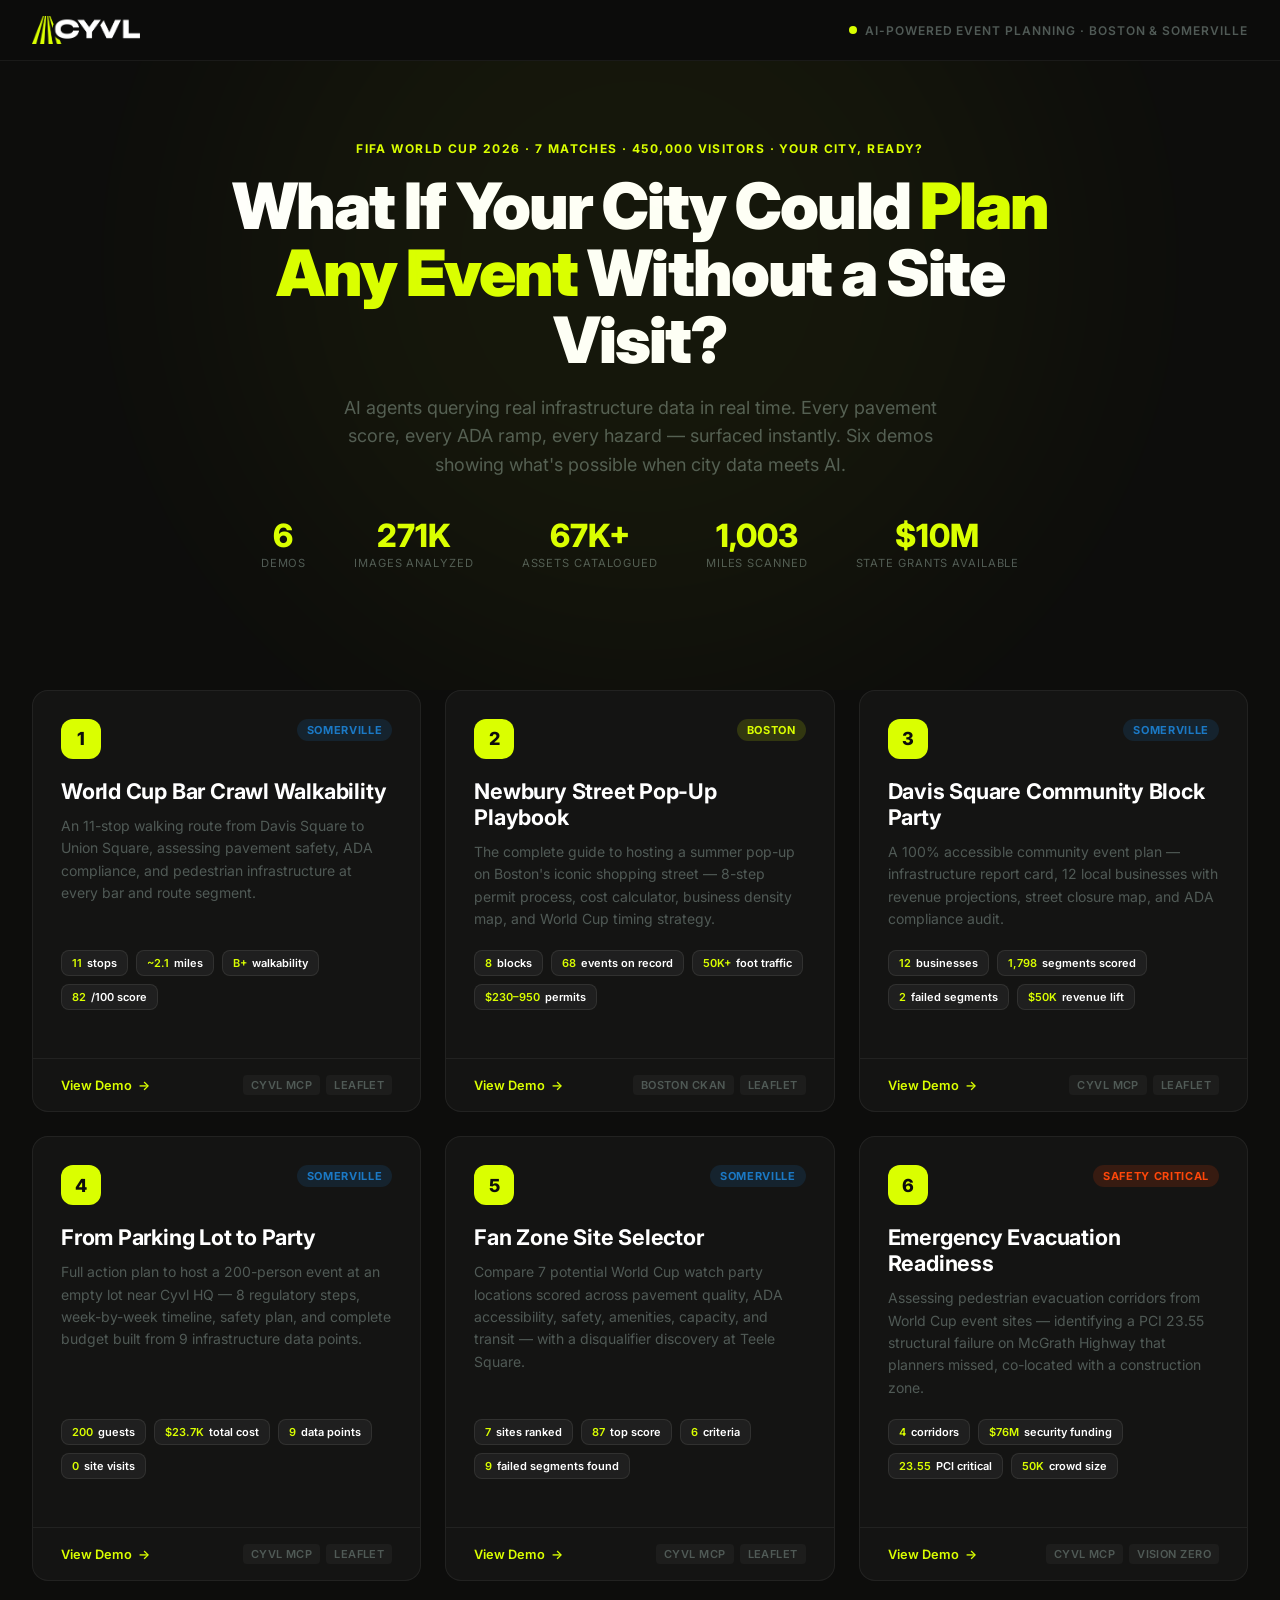
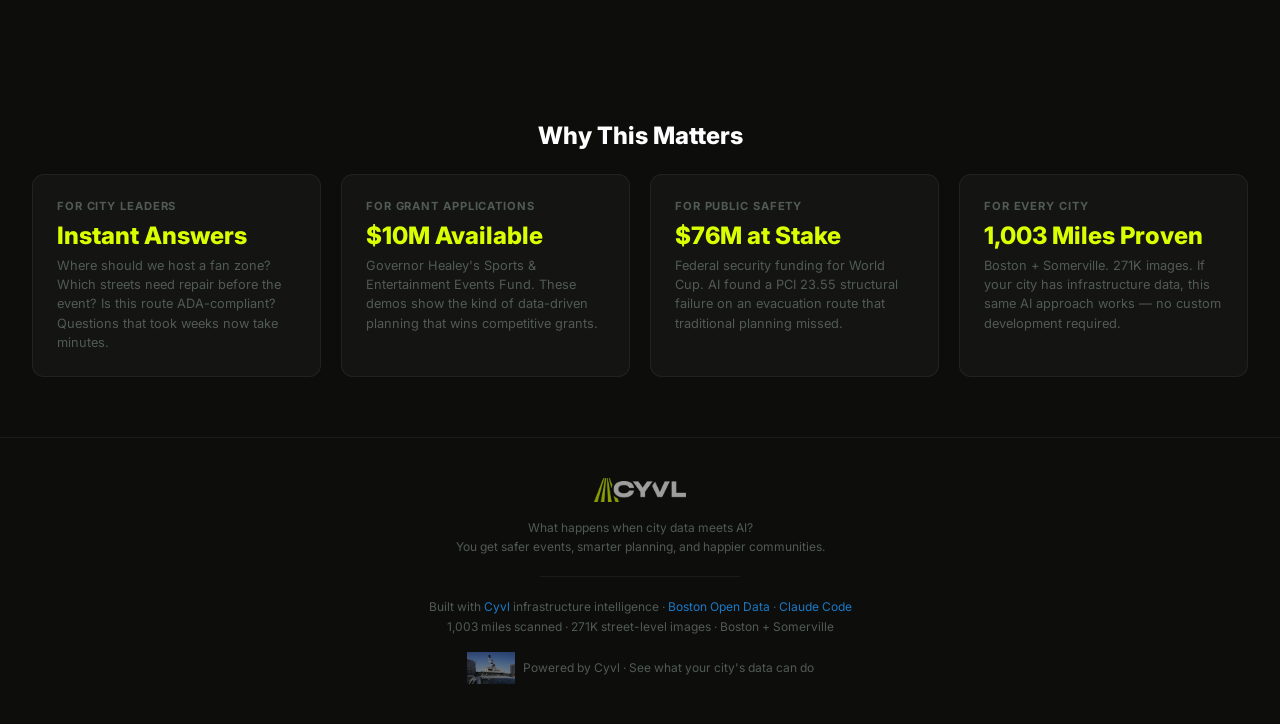
==== index.html @ ac9411fd "fidelity updates" ====
<!DOCTYPE html>
<html lang="en">
<head>
    <meta charset="UTF-8">
    <meta name="viewport" content="width=device-width, initial-scale=1.0">
    <title>Cyvl Event Planning Demos — Boston CIO Briefing</title>
    <link rel="icon" href="assets/cyvl_favicon.png" type="image/png">
    <link href="https://fonts.googleapis.com/css2?family=Inter:wght@400;500;600;700;800;900&display=swap" rel="stylesheet">
    <style>
        :root {
            --asphalt-black: #0D0D0C;
            --concrete-gray: #505A56;
            --high-vis-yellow: #DAFF00;
            --utility-blue: #1B79C5;
            --signal-red: #FF470A;
            --white: #FFFFFF;
            --off-white: #F5F5F5;
        }

        *, *::before, *::after { box-sizing: border-box; margin: 0; padding: 0; }
        html { font-size: 16px; scroll-behavior: smooth; }
        body {
            font-family: 'Inter', -apple-system, BlinkMacSystemFont, sans-serif;
            background: var(--asphalt-black);
            color: var(--white);
            -webkit-font-smoothing: antialiased;
            min-height: 100vh;
        }

        /* Nav */
        .nav {
            display: flex;
            align-items: center;
            justify-content: space-between;
            padding: 16px 32px;
            border-bottom: 1px solid rgba(255,255,255,0.06);
            position: sticky;
            top: 0;
            z-index: 100;
            background: rgba(13,13,12,0.95);
            backdrop-filter: blur(16px);
        }
        .nav-logo { height: 28px; }
        .nav-badge {
            display: flex;
            align-items: center;
            gap: 8px;
            font-size: 0.75rem;
            font-weight: 600;
            text-transform: uppercase;
            letter-spacing: 0.08em;
            color: var(--concrete-gray);
        }
        .nav-badge .dot {
            width: 8px; height: 8px;
            border-radius: 50%;
            background: var(--high-vis-yellow);
            animation: pulse 2s infinite;
        }
        @keyframes pulse {
            0%, 100% { opacity: 1; }
            50% { opacity: 0.4; }
        }

        /* Hero */
        .hero {
            padding: 80px 32px 60px;
            text-align: center;
            position: relative;
            overflow: hidden;
        }
        .hero::before {
            content: '';
            position: absolute;
            top: -200px; left: 50%;
            transform: translateX(-50%);
            width: 800px; height: 800px;
            background: var(--high-vis-yellow);
            opacity: 0.04;
            border-radius: 50%;
            filter: blur(120px);
            pointer-events: none;
        }
        .hero-eyebrow {
            font-size: 0.75rem;
            font-weight: 700;
            text-transform: uppercase;
            letter-spacing: 0.12em;
            color: var(--high-vis-yellow);
            margin-bottom: 16px;
        }
        .hero h1 {
            font-size: clamp(2.5rem, 5vw, 4rem);
            font-weight: 900;
            line-height: 1.05;
            letter-spacing: -0.03em;
            margin-bottom: 20px;
            max-width: 900px;
            margin-left: auto;
            margin-right: auto;
        }
        .hero h1 span { color: var(--high-vis-yellow); }
        .hero-subtitle {
            font-size: 1.125rem;
            color: var(--concrete-gray);
            max-width: 600px;
            margin: 0 auto 40px;
            line-height: 1.6;
        }

        /* Stats bar */
        .stats-bar {
            display: flex;
            justify-content: center;
            gap: 48px;
            flex-wrap: wrap;
            margin-bottom: 60px;
        }
        .stat { text-align: center; }
        .stat-value {
            font-size: 2rem;
            font-weight: 800;
            color: var(--high-vis-yellow);
            line-height: 1;
        }
        .stat-label {
            font-size: 0.7rem;
            text-transform: uppercase;
            letter-spacing: 0.08em;
            color: var(--concrete-gray);
            margin-top: 4px;
        }

        /* Demo grid */
        .demos-section {
            padding: 0 32px 80px;
            max-width: 1300px;
            margin: 0 auto;
        }
        .demos-grid {
            display: grid;
            grid-template-columns: repeat(auto-fit, minmax(380px, 1fr));
            gap: 24px;
        }
        @media (max-width: 480px) {
            .demos-grid { grid-template-columns: 1fr; }
        }

        /* Demo card */
        .demo-card {
            background: rgba(255,255,255,0.03);
            border: 1px solid rgba(255,255,255,0.06);
            border-radius: 16px;
            overflow: hidden;
            transition: all 0.3s ease;
            cursor: pointer;
            text-decoration: none;
            color: var(--white);
            display: flex;
            flex-direction: column;
            position: relative;
        }
        .demo-card:hover {
            border-color: rgba(218,255,0,0.3);
            transform: translateY(-4px);
            box-shadow: 0 16px 48px rgba(218,255,0,0.08);
            text-decoration: none;
        }
        .demo-card:hover .card-arrow {
            transform: translateX(4px);
            color: var(--high-vis-yellow);
        }

        .card-header {
            padding: 28px 28px 0;
            display: flex;
            align-items: flex-start;
            justify-content: space-between;
            gap: 16px;
        }
        .card-number {
            width: 40px; height: 40px;
            min-width: 40px;
            border-radius: 12px;
            background: var(--high-vis-yellow);
            color: var(--asphalt-black);
            display: flex;
            align-items: center;
            justify-content: center;
            font-weight: 800;
            font-size: 1.125rem;
        }
        .card-badge {
            padding: 4px 10px;
            border-radius: 100px;
            font-size: 0.6875rem;
            font-weight: 700;
            text-transform: uppercase;
            letter-spacing: 0.06em;
        }
        .badge-somerville { background: rgba(27,121,197,0.15); color: var(--utility-blue); }
        .badge-boston { background: rgba(218,255,0,0.15); color: var(--high-vis-yellow); }
        .badge-safety { background: rgba(255,71,10,0.15); color: var(--signal-red); }

        .card-body { padding: 20px 28px 28px; flex: 1; display: flex; flex-direction: column; }
        .card-title {
            font-size: 1.35rem;
            font-weight: 700;
            line-height: 1.2;
            letter-spacing: -0.01em;
            margin-bottom: 10px;
        }
        .card-desc {
            font-size: 0.875rem;
            color: var(--concrete-gray);
            line-height: 1.6;
            margin-bottom: 20px;
            flex: 1;
        }

        /* Card data chips */
        .card-data {
            display: flex;
            flex-wrap: wrap;
            gap: 8px;
            margin-bottom: 20px;
        }
        .data-chip {
            padding: 5px 10px;
            border-radius: 8px;
            font-size: 0.6875rem;
            font-weight: 600;
            background: rgba(255,255,255,0.05);
            border: 1px solid rgba(255,255,255,0.08);
            display: flex;
            align-items: center;
            gap: 5px;
        }
        .data-chip .chip-value { color: var(--high-vis-yellow); }

        .card-footer {
            padding: 16px 28px;
            border-top: 1px solid rgba(255,255,255,0.06);
            display: flex;
            align-items: center;
            justify-content: space-between;
        }
        .card-cta {
            font-size: 0.8rem;
            font-weight: 600;
            color: var(--high-vis-yellow);
            display: flex;
            align-items: center;
            gap: 6px;
        }
        .card-arrow { transition: transform 0.2s; }
        .card-tools {
            display: flex;
            gap: 6px;
        }
        .tool-chip {
            padding: 3px 8px;
            border-radius: 4px;
            font-size: 0.6875rem;
            font-weight: 600;
            background: rgba(255,255,255,0.04);
            color: var(--concrete-gray);
            text-transform: uppercase;
            letter-spacing: 0.04em;
        }

        /* Context section */
        .context-section {
            padding: 60px 32px;
            max-width: 1300px;
            margin: 0 auto;
        }
        .context-grid {
            display: grid;
            grid-template-columns: repeat(auto-fit, minmax(280px, 1fr));
            gap: 20px;
        }
        .context-card {
            padding: 24px;
            border-radius: 12px;
            background: rgba(255,255,255,0.03);
            border: 1px solid rgba(255,255,255,0.06);
        }
        .context-card h3 {
            font-size: 0.7rem;
            text-transform: uppercase;
            letter-spacing: 0.08em;
            color: var(--concrete-gray);
            margin-bottom: 8px;
        }
        .context-card .value {
            font-size: 1.5rem;
            font-weight: 800;
            color: var(--high-vis-yellow);
            margin-bottom: 6px;
        }
        .context-card p {
            font-size: 0.8rem;
            color: var(--concrete-gray);
            line-height: 1.5;
        }

        /* Footer */
        .footer {
            padding: 40px 32px;
            border-top: 1px solid rgba(255,255,255,0.06);
            text-align: center;
        }
        .footer-content {
            max-width: 600px;
            margin: 0 auto;
        }
        .footer-logo { height: 24px; margin-bottom: 12px; opacity: 0.6; }
        .footer-text {
            font-size: 0.75rem;
            color: var(--concrete-gray);
            line-height: 1.6;
        }
        .footer-text a { color: var(--utility-blue); text-decoration: none; }
        .footer-divider {
            height: 1px;
            background: rgba(255,255,255,0.06);
            margin: 20px auto;
            max-width: 200px;
        }
        .footer-powered {
            display: flex;
            align-items: center;
            justify-content: center;
            gap: 8px;
            margin-top: 16px;
        }
        .footer-powered img { height: 32px; opacity: 0.5; }

        /* Animations */
        .fade-up {
            opacity: 0;
            transform: translateY(20px);
            transition: opacity 0.6s ease, transform 0.6s ease;
        }
        .fade-up.visible {
            opacity: 1;
            transform: translateY(0);
        }
    </style>
</head>
<body>
    <nav class="nav">
        <img src="assets/cyvl_logo_white.png" alt="Cyvl" class="nav-logo">
        <div class="nav-badge">
            <span class="dot"></span>
            AI-Powered Event Planning &middot; Boston &amp; Somerville
        </div>
    </nav>

    <section class="hero">
        <div class="hero-eyebrow">FIFA World Cup 2026 &middot; 7 Matches &middot; 450,000 Visitors &middot; Your City, Ready?</div>
        <h1>What If Your City Could <span>Plan Any Event</span> Without a Site Visit?</h1>
        <p class="hero-subtitle">
            AI agents querying real infrastructure data in real time. Every pavement score, every ADA ramp, every hazard — surfaced instantly. Six demos showing what's possible when city data meets AI.
        </p>
        <div class="stats-bar">
            <div class="stat">
                <div class="stat-value">6</div>
                <div class="stat-label">Demos</div>
            </div>
            <div class="stat">
                <div class="stat-value">271K</div>
                <div class="stat-label">Images Analyzed</div>
            </div>
            <div class="stat">
                <div class="stat-value">67K+</div>
                <div class="stat-label">Assets Catalogued</div>
            </div>
            <div class="stat">
                <div class="stat-value">1,003</div>
                <div class="stat-label">Miles Scanned</div>
            </div>
            <div class="stat">
                <div class="stat-value">$10M</div>
                <div class="stat-label">State Grants Available</div>
            </div>
        </div>
    </section>

    <section class="demos-section">
        <h2 style="position:absolute;width:1px;height:1px;overflow:hidden;clip:rect(0,0,0,0);white-space:nowrap;">Event Planning Demos</h2>
        <div class="demos-grid">

            <!-- Demo 1: Bar Crawl -->
            <a href="01-bar-crawl-walkability/index.html" class="demo-card fade-up">
                <div class="card-header">
                    <div class="card-number">1</div>
                    <span class="card-badge badge-somerville">Somerville</span>
                </div>
                <div class="card-body">
                    <h3 class="card-title">World Cup Bar Crawl Walkability</h3>
                    <p class="card-desc">An 11-stop walking route from Davis Square to Union Square, assessing pavement safety, ADA compliance, and pedestrian infrastructure at every bar and route segment.</p>
                    <div class="card-data">
                        <span class="data-chip"><span class="chip-value">11</span> stops</span>
                        <span class="data-chip"><span class="chip-value">~2.1</span> miles</span>
                        <span class="data-chip"><span class="chip-value">B+</span> walkability</span>
                        <span class="data-chip"><span class="chip-value">82</span>/100 score</span>
                    </div>
                </div>
                <div class="card-footer">
                    <span class="card-cta">View Demo <span class="card-arrow">&rarr;</span></span>
                    <div class="card-tools">
                        <span class="tool-chip">Cyvl MCP</span>
                        <span class="tool-chip">Leaflet</span>
                    </div>
                </div>
            </a>

            <!-- Demo 2: Newbury Popup -->
            <a href="02-newbury-popup-playbook/index.html" class="demo-card fade-up">
                <div class="card-header">
                    <div class="card-number">2</div>
                    <span class="card-badge badge-boston">Boston</span>
                </div>
                <div class="card-body">
                    <h3 class="card-title">Newbury Street Pop-Up Playbook</h3>
                    <p class="card-desc">The complete guide to hosting a summer pop-up on Boston's iconic shopping street — 8-step permit process, cost calculator, business density map, and World Cup timing strategy.</p>
                    <div class="card-data">
                        <span class="data-chip"><span class="chip-value">8</span> blocks</span>
                        <span class="data-chip"><span class="chip-value">68</span> events on record</span>
                        <span class="data-chip"><span class="chip-value">50K+</span> foot traffic</span>
                        <span class="data-chip"><span class="chip-value">$230–950</span> permits</span>
                    </div>
                </div>
                <div class="card-footer">
                    <span class="card-cta">View Demo <span class="card-arrow">&rarr;</span></span>
                    <div class="card-tools">
                        <span class="tool-chip">Boston CKAN</span>
                        <span class="tool-chip">Leaflet</span>
                    </div>
                </div>
            </a>

            <!-- Demo 3: Davis Square Block Party -->
            <a href="03-davis-square-block-party/index.html" class="demo-card fade-up">
                <div class="card-header">
                    <div class="card-number">3</div>
                    <span class="card-badge badge-somerville">Somerville</span>
                </div>
                <div class="card-body">
                    <h3 class="card-title">Davis Square Community Block Party</h3>
                    <p class="card-desc">A 100% accessible community event plan — infrastructure report card, 12 local businesses with revenue projections, street closure map, and ADA compliance audit.</p>
                    <div class="card-data">
                        <span class="data-chip"><span class="chip-value">12</span> businesses</span>
                        <span class="data-chip"><span class="chip-value">1,798</span> segments scored</span>
                        <span class="data-chip"><span class="chip-value">2</span> failed segments</span>
                        <span class="data-chip"><span class="chip-value">$50K</span> revenue lift</span>
                    </div>
                </div>
                <div class="card-footer">
                    <span class="card-cta">View Demo <span class="card-arrow">&rarr;</span></span>
                    <div class="card-tools">
                        <span class="tool-chip">Cyvl MCP</span>
                        <span class="tool-chip">Leaflet</span>
                    </div>
                </div>
            </a>

            <!-- Demo 4: School St Parking Lot -->
            <a href="04-school-st-parking-lot/index.html" class="demo-card fade-up">
                <div class="card-header">
                    <div class="card-number">4</div>
                    <span class="card-badge badge-somerville">Somerville</span>
                </div>
                <div class="card-body">
                    <h3 class="card-title">From Parking Lot to Party</h3>
                    <p class="card-desc">Full action plan to host a 200-person event at an empty lot near Cyvl HQ — 8 regulatory steps, week-by-week timeline, safety plan, and complete budget built from 9 infrastructure data points.</p>
                    <div class="card-data">
                        <span class="data-chip"><span class="chip-value">200</span> guests</span>
                        <span class="data-chip"><span class="chip-value">$23.7K</span> total cost</span>
                        <span class="data-chip"><span class="chip-value">9</span> data points</span>
                        <span class="data-chip"><span class="chip-value">0</span> site visits</span>
                    </div>
                </div>
                <div class="card-footer">
                    <span class="card-cta">View Demo <span class="card-arrow">&rarr;</span></span>
                    <div class="card-tools">
                        <span class="tool-chip">Cyvl MCP</span>
                        <span class="tool-chip">Leaflet</span>
                    </div>
                </div>
            </a>

            <!-- Demo 5: Fan Zone Selector -->
            <a href="05-fan-zone-selector/index.html" class="demo-card fade-up">
                <div class="card-header">
                    <div class="card-number">5</div>
                    <span class="card-badge badge-somerville">Somerville</span>
                </div>
                <div class="card-body">
                    <h3 class="card-title">Fan Zone Site Selector</h3>
                    <p class="card-desc">Compare 7 potential World Cup watch party locations scored across pavement quality, ADA accessibility, safety, amenities, capacity, and transit — with a disqualifier discovery at Teele Square.</p>
                    <div class="card-data">
                        <span class="data-chip"><span class="chip-value">7</span> sites ranked</span>
                        <span class="data-chip"><span class="chip-value">87</span> top score</span>
                        <span class="data-chip"><span class="chip-value">6</span> criteria</span>
                        <span class="data-chip"><span class="chip-value">9</span> failed segments found</span>
                    </div>
                </div>
                <div class="card-footer">
                    <span class="card-cta">View Demo <span class="card-arrow">&rarr;</span></span>
                    <div class="card-tools">
                        <span class="tool-chip">Cyvl MCP</span>
                        <span class="tool-chip">Leaflet</span>
                    </div>
                </div>
            </a>

            <!-- Demo 6: Evacuation Readiness -->
            <a href="06-evacuation-readiness/index.html" class="demo-card fade-up">
                <div class="card-header">
                    <div class="card-number">6</div>
                    <span class="card-badge badge-safety">Safety Critical</span>
                </div>
                <div class="card-body">
                    <h3 class="card-title">Emergency Evacuation Readiness</h3>
                    <p class="card-desc">Assessing pedestrian evacuation corridors from World Cup event sites — identifying a PCI 23.55 structural failure on McGrath Highway that planners missed, co-located with a construction zone.</p>
                    <div class="card-data">
                        <span class="data-chip"><span class="chip-value">4</span> corridors</span>
                        <span class="data-chip"><span class="chip-value">$76M</span> security funding</span>
                        <span class="data-chip"><span class="chip-value">23.55</span> PCI critical</span>
                        <span class="data-chip"><span class="chip-value">50K</span> crowd size</span>
                    </div>
                </div>
                <div class="card-footer">
                    <span class="card-cta">View Demo <span class="card-arrow">&rarr;</span></span>
                    <div class="card-tools">
                        <span class="tool-chip">Cyvl MCP</span>
                        <span class="tool-chip">Vision Zero</span>
                    </div>
                </div>
            </a>

        </div>
    </section>

    <!-- Why This Matters -->
    <section class="context-section">
        <h2 style="color:#fff;font-size:1.5rem;font-weight:800;margin-bottom:24px;text-align:center;" class="fade-up">Why This Matters</h2>
        <div class="context-grid">
            <div class="context-card fade-up">
                <h3>For City Leaders</h3>
                <div class="value">Instant Answers</div>
                <p>Where should we host a fan zone? Which streets need repair before the event? Is this route ADA-compliant? Questions that took weeks now take minutes.</p>
            </div>
            <div class="context-card fade-up">
                <h3>For Grant Applications</h3>
                <div class="value">$10M Available</div>
                <p>Governor Healey's Sports &amp; Entertainment Events Fund. These demos show the kind of data-driven planning that wins competitive grants.</p>
            </div>
            <div class="context-card fade-up">
                <h3>For Public Safety</h3>
                <div class="value">$76M at Stake</div>
                <p>Federal security funding for World Cup. AI found a PCI 23.55 structural failure on an evacuation route that traditional planning missed.</p>
            </div>
            <div class="context-card fade-up">
                <h3>For Every City</h3>
                <div class="value">1,003 Miles Proven</div>
                <p>Boston + Somerville. 271K images. If your city has infrastructure data, this same AI approach works — no custom development required.</p>
            </div>
        </div>
    </section>

    <!-- Footer -->
    <footer class="footer">
        <div class="footer-content">
            <img src="assets/cyvl_logo_white.png" alt="Cyvl" class="footer-logo">
            <p class="footer-text">
                What happens when city data meets AI?<br>
                You get safer events, smarter planning, and happier communities.
            </p>
            <div class="footer-divider"></div>
            <p class="footer-text">
                Built with <a href="https://cyvl.ai">Cyvl</a> infrastructure intelligence &middot; <a href="https://data.boston.gov">Boston Open Data</a> &middot; <a href="https://claude.ai/claude-code">Claude Code</a><br>
                1,003 miles scanned &middot; 271K street-level images &middot; Boston + Somerville
            </p>
            <div class="footer-powered">
                <img src="assets/cyvl_sensor.png" alt="Cyvl Sensor">
                <span class="footer-text">Powered by Cyvl &middot; See what your city's data can do</span>
            </div>
        </div>
    </footer>

    <script>
        // Scroll reveal
        const observer = new IntersectionObserver((entries) => {
            entries.forEach((entry, i) => {
                if (entry.isIntersecting) {
                    setTimeout(() => entry.target.classList.add('visible'), i * 80);
                    observer.unobserve(entry.target);
                }
            });
        }, { threshold: 0.1 });

        document.querySelectorAll('.fade-up').forEach(el => observer.observe(el));
    </script>
</body>
</html>
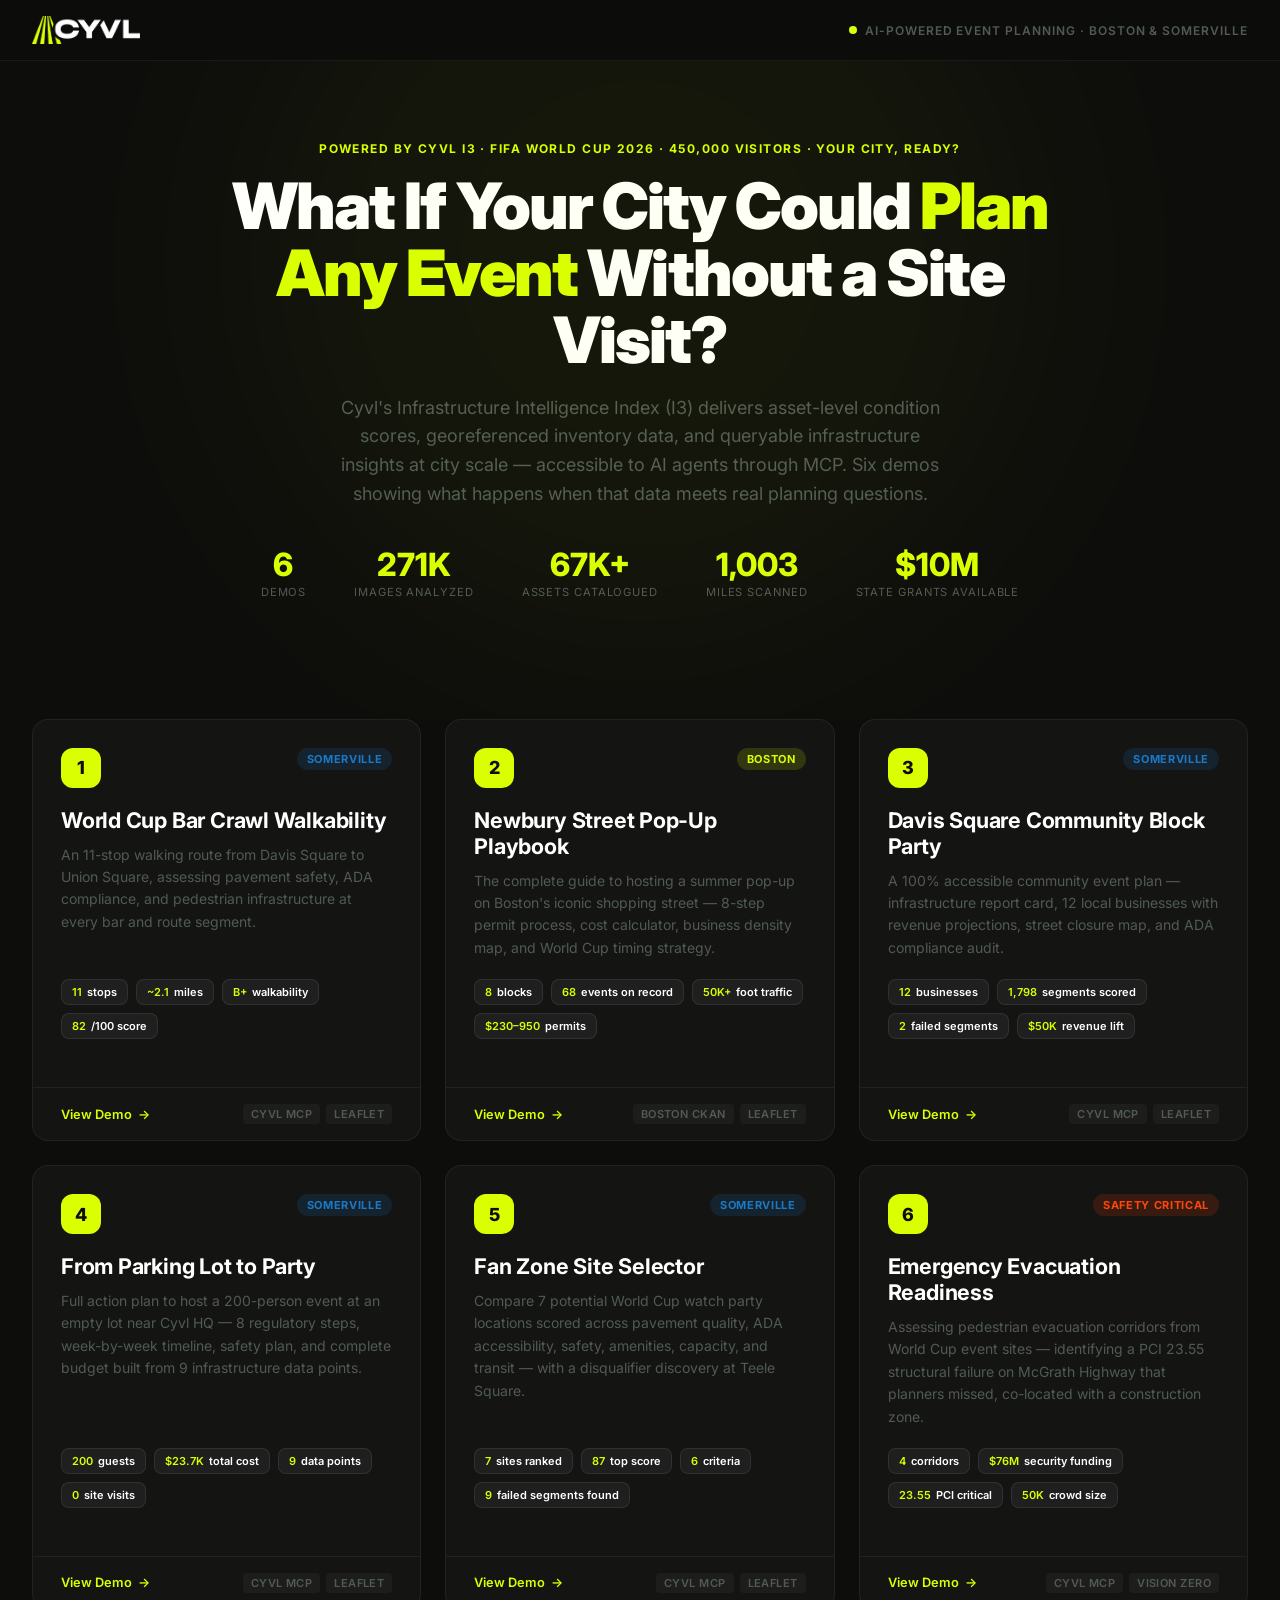
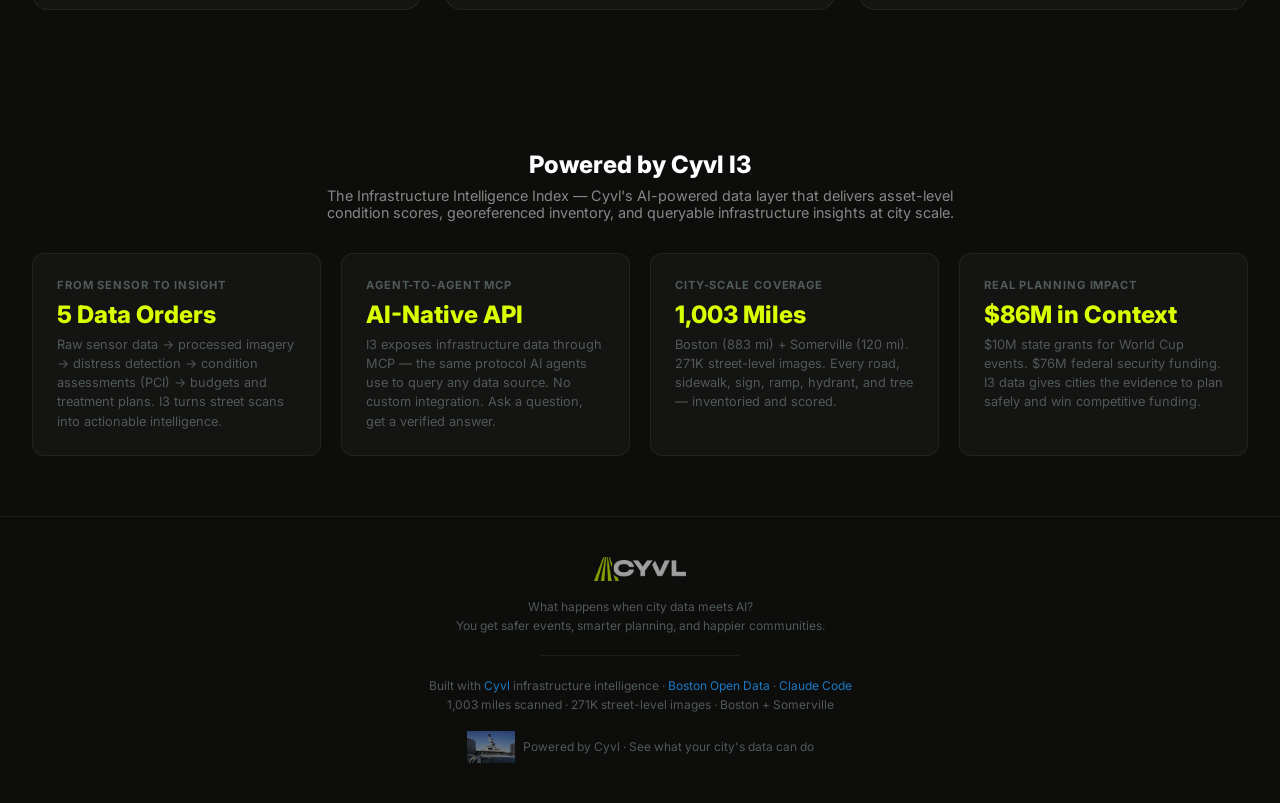
==== commit 45ce7515: "update images + text" ====
--- a/index.html
+++ b/index.html
@@ -359,10 +359,10 @@
     </nav>
 
     <section class="hero">
-        <div class="hero-eyebrow">FIFA World Cup 2026 &middot; 7 Matches &middot; 450,000 Visitors &middot; Your City, Ready?</div>
+        <div class="hero-eyebrow">Powered by Cyvl I3 &middot; FIFA World Cup 2026 &middot; 450,000 Visitors &middot; Your City, Ready?</div>
         <h1>What If Your City Could <span>Plan Any Event</span> Without a Site Visit?</h1>
         <p class="hero-subtitle">
-            AI agents querying real infrastructure data in real time. Every pavement score, every ADA ramp, every hazard — surfaced instantly. Six demos showing what's possible when city data meets AI.
+            Cyvl's Infrastructure Intelligence Index (I3) delivers asset-level condition scores, georeferenced inventory data, and queryable infrastructure insights at city scale — accessible to AI agents through MCP. Six demos showing what happens when that data meets real planning questions.
         </p>
         <div class="stats-bar">
             <div class="stat">
@@ -545,29 +545,30 @@
         </div>
     </section>
 
-    <!-- Why This Matters -->
+    <!-- What is I3 -->
     <section class="context-section">
-        <h2 style="color:#fff;font-size:1.5rem;font-weight:800;margin-bottom:24px;text-align:center;" class="fade-up">Why This Matters</h2>
+        <h2 style="color:#fff;font-size:1.5rem;font-weight:800;margin-bottom:8px;text-align:center;" class="fade-up">Powered by Cyvl I3</h2>
+        <p style="color:rgba(255,255,255,0.5);text-align:center;max-width:640px;margin:0 auto 32px;font-size:0.9rem;" class="fade-up">The Infrastructure Intelligence Index — Cyvl's AI-powered data layer that delivers asset-level condition scores, georeferenced inventory, and queryable infrastructure insights at city scale.</p>
         <div class="context-grid">
             <div class="context-card fade-up">
-                <h3>For City Leaders</h3>
-                <div class="value">Instant Answers</div>
-                <p>Where should we host a fan zone? Which streets need repair before the event? Is this route ADA-compliant? Questions that took weeks now take minutes.</p>
+                <h3>From Sensor to Insight</h3>
+                <div class="value">5 Data Orders</div>
+                <p>Raw sensor data &rarr; processed imagery &rarr; distress detection &rarr; condition assessments (PCI) &rarr; budgets and treatment plans. I3 turns street scans into actionable intelligence.</p>
             </div>
             <div class="context-card fade-up">
-                <h3>For Grant Applications</h3>
-                <div class="value">$10M Available</div>
-                <p>Governor Healey's Sports &amp; Entertainment Events Fund. These demos show the kind of data-driven planning that wins competitive grants.</p>
+                <h3>Agent-to-Agent MCP</h3>
+                <div class="value">AI-Native API</div>
+                <p>I3 exposes infrastructure data through MCP — the same protocol AI agents use to query any data source. No custom integration. Ask a question, get a verified answer.</p>
             </div>
             <div class="context-card fade-up">
-                <h3>For Public Safety</h3>
-                <div class="value">$76M at Stake</div>
-                <p>Federal security funding for World Cup. AI found a PCI 23.55 structural failure on an evacuation route that traditional planning missed.</p>
+                <h3>City-Scale Coverage</h3>
+                <div class="value">1,003 Miles</div>
+                <p>Boston (883 mi) + Somerville (120 mi). 271K street-level images. Every road, sidewalk, sign, ramp, hydrant, and tree — inventoried and scored.</p>
             </div>
             <div class="context-card fade-up">
-                <h3>For Every City</h3>
-                <div class="value">1,003 Miles Proven</div>
-                <p>Boston + Somerville. 271K images. If your city has infrastructure data, this same AI approach works — no custom development required.</p>
+                <h3>Real Planning Impact</h3>
+                <div class="value">$86M in Context</div>
+                <p>$10M state grants for World Cup events. $76M federal security funding. I3 data gives cities the evidence to plan safely and win competitive funding.</p>
             </div>
         </div>
     </section>
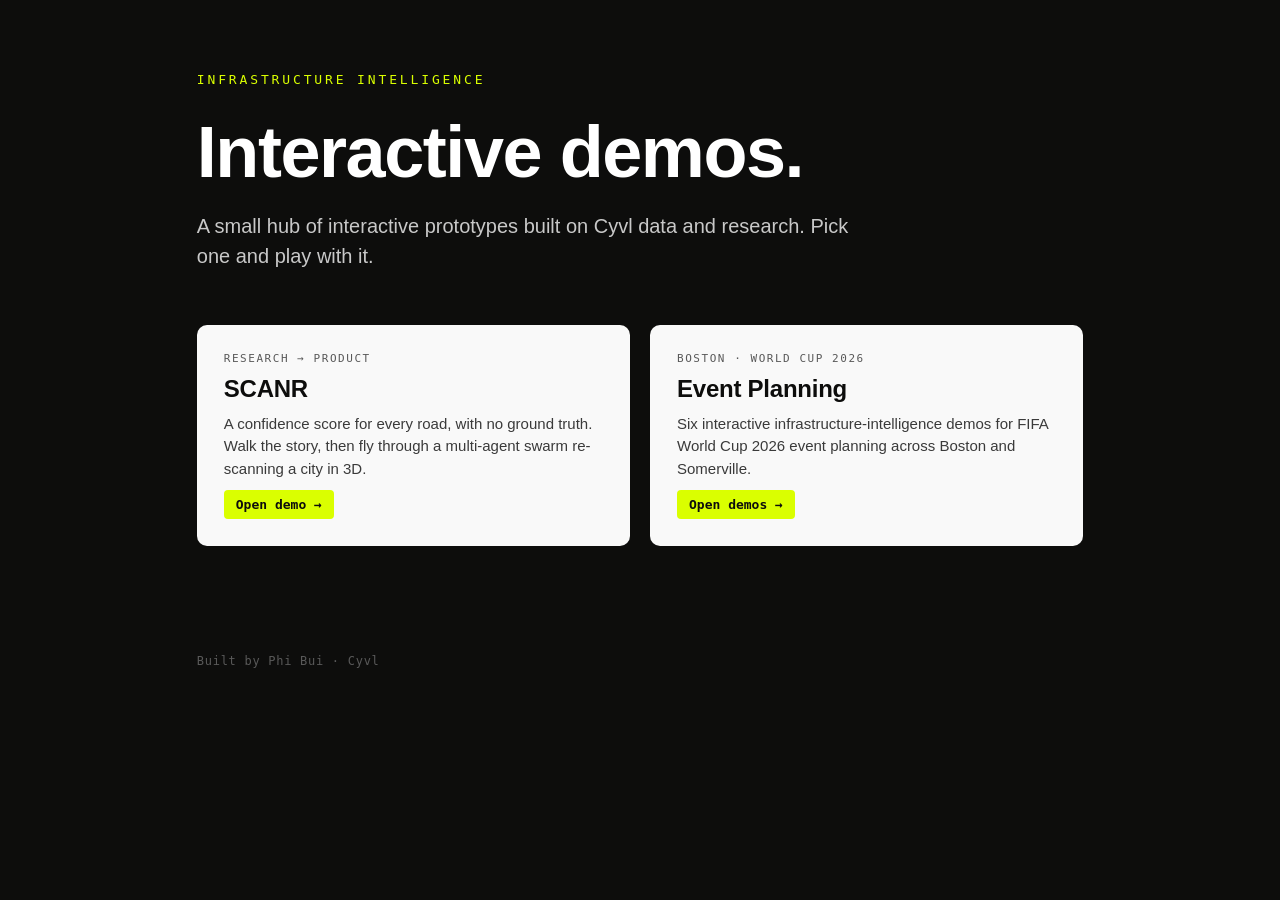
==== commit c7e482e8: "restructure into hub: move World Cup demos to /world-cup, add root hub + scanr data Co-Authored-By: " ====
--- a/index.html
+++ b/index.html
@@ -1,610 +1,55 @@
 <!DOCTYPE html>
 <html lang="en">
 <head>
-    <meta charset="UTF-8">
-    <meta name="viewport" content="width=device-width, initial-scale=1.0">
-    <title>Cyvl Event Planning Demos — Boston CIO Briefing</title>
-    <link rel="icon" href="assets/cyvl_favicon.png" type="image/png">
-    <link href="https://fonts.googleapis.com/css2?family=Inter:wght@400;500;600;700;800;900&display=swap" rel="stylesheet">
-    <style>
-        :root {
-            --asphalt-black: #0D0D0C;
-            --concrete-gray: #505A56;
-            --high-vis-yellow: #DAFF00;
-            --utility-blue: #1B79C5;
-            --signal-red: #FF470A;
-            --white: #FFFFFF;
-            --off-white: #F5F5F5;
-        }
-
-        *, *::before, *::after { box-sizing: border-box; margin: 0; padding: 0; }
-        html { font-size: 16px; scroll-behavior: smooth; }
-        body {
-            font-family: 'Inter', -apple-system, BlinkMacSystemFont, sans-serif;
-            background: var(--asphalt-black);
-            color: var(--white);
-            -webkit-font-smoothing: antialiased;
-            min-height: 100vh;
-        }
-
-        /* Nav */
-        .nav {
-            display: flex;
-            align-items: center;
-            justify-content: space-between;
-            padding: 16px 32px;
-            border-bottom: 1px solid rgba(255,255,255,0.06);
-            position: sticky;
-            top: 0;
-            z-index: 100;
-            background: rgba(13,13,12,0.95);
-            backdrop-filter: blur(16px);
-        }
-        .nav-logo { height: 28px; }
-        .nav-badge {
-            display: flex;
-            align-items: center;
-            gap: 8px;
-            font-size: 0.75rem;
-            font-weight: 600;
-            text-transform: uppercase;
-            letter-spacing: 0.08em;
-            color: var(--concrete-gray);
-        }
-        .nav-badge .dot {
-            width: 8px; height: 8px;
-            border-radius: 50%;
-            background: var(--high-vis-yellow);
-            animation: pulse 2s infinite;
-        }
-        @keyframes pulse {
-            0%, 100% { opacity: 1; }
-            50% { opacity: 0.4; }
-        }
-
-        /* Hero */
-        .hero {
-            padding: 80px 32px 60px;
-            text-align: center;
-            position: relative;
-            overflow: hidden;
-        }
-        .hero::before {
-            content: '';
-            position: absolute;
-            top: -200px; left: 50%;
-            transform: translateX(-50%);
-            width: 800px; height: 800px;
-            background: var(--high-vis-yellow);
-            opacity: 0.04;
-            border-radius: 50%;
-            filter: blur(120px);
-            pointer-events: none;
-        }
-        .hero-eyebrow {
-            font-size: 0.75rem;
-            font-weight: 700;
-            text-transform: uppercase;
-            letter-spacing: 0.12em;
-            color: var(--high-vis-yellow);
-            margin-bottom: 16px;
-        }
-        .hero h1 {
-            font-size: clamp(2.5rem, 5vw, 4rem);
-            font-weight: 900;
-            line-height: 1.05;
-            letter-spacing: -0.03em;
-            margin-bottom: 20px;
-            max-width: 900px;
-            margin-left: auto;
-            margin-right: auto;
-        }
-        .hero h1 span { color: var(--high-vis-yellow); }
-        .hero-subtitle {
-            font-size: 1.125rem;
-            color: var(--concrete-gray);
-            max-width: 600px;
-            margin: 0 auto 40px;
-            line-height: 1.6;
-        }
-
-        /* Stats bar */
-        .stats-bar {
-            display: flex;
-            justify-content: center;
-            gap: 48px;
-            flex-wrap: wrap;
-            margin-bottom: 60px;
-        }
-        .stat { text-align: center; }
-        .stat-value {
-            font-size: 2rem;
-            font-weight: 800;
-            color: var(--high-vis-yellow);
-            line-height: 1;
-        }
-        .stat-label {
-            font-size: 0.7rem;
-            text-transform: uppercase;
-            letter-spacing: 0.08em;
-            color: var(--concrete-gray);
-            margin-top: 4px;
-        }
-
-        /* Demo grid */
-        .demos-section {
-            padding: 0 32px 80px;
-            max-width: 1300px;
-            margin: 0 auto;
-        }
-        .demos-grid {
-            display: grid;
-            grid-template-columns: repeat(auto-fit, minmax(380px, 1fr));
-            gap: 24px;
-        }
-        @media (max-width: 480px) {
-            .demos-grid { grid-template-columns: 1fr; }
-        }
-
-        /* Demo card */
-        .demo-card {
-            background: rgba(255,255,255,0.03);
-            border: 1px solid rgba(255,255,255,0.06);
-            border-radius: 16px;
-            overflow: hidden;
-            transition: all 0.3s ease;
-            cursor: pointer;
-            text-decoration: none;
-            color: var(--white);
-            display: flex;
-            flex-direction: column;
-            position: relative;
-        }
-        .demo-card:hover {
-            border-color: rgba(218,255,0,0.3);
-            transform: translateY(-4px);
-            box-shadow: 0 16px 48px rgba(218,255,0,0.08);
-            text-decoration: none;
-        }
-        .demo-card:hover .card-arrow {
-            transform: translateX(4px);
-            color: var(--high-vis-yellow);
-        }
-
-        .card-header {
-            padding: 28px 28px 0;
-            display: flex;
-            align-items: flex-start;
-            justify-content: space-between;
-            gap: 16px;
-        }
-        .card-number {
-            width: 40px; height: 40px;
-            min-width: 40px;
-            border-radius: 12px;
-            background: var(--high-vis-yellow);
-            color: var(--asphalt-black);
-            display: flex;
-            align-items: center;
-            justify-content: center;
-            font-weight: 800;
-            font-size: 1.125rem;
-        }
-        .card-badge {
-            padding: 4px 10px;
-            border-radius: 100px;
-            font-size: 0.6875rem;
-            font-weight: 700;
-            text-transform: uppercase;
-            letter-spacing: 0.06em;
-        }
-        .badge-somerville { background: rgba(27,121,197,0.15); color: var(--utility-blue); }
-        .badge-boston { background: rgba(218,255,0,0.15); color: var(--high-vis-yellow); }
-        .badge-safety { background: rgba(255,71,10,0.15); color: var(--signal-red); }
-
-        .card-body { padding: 20px 28px 28px; flex: 1; display: flex; flex-direction: column; }
-        .card-title {
-            font-size: 1.35rem;
-            font-weight: 700;
-            line-height: 1.2;
-            letter-spacing: -0.01em;
-            margin-bottom: 10px;
-        }
-        .card-desc {
-            font-size: 0.875rem;
-            color: var(--concrete-gray);
-            line-height: 1.6;
-            margin-bottom: 20px;
-            flex: 1;
-        }
-
-        /* Card data chips */
-        .card-data {
-            display: flex;
-            flex-wrap: wrap;
-            gap: 8px;
-            margin-bottom: 20px;
-        }
-        .data-chip {
-            padding: 5px 10px;
-            border-radius: 8px;
-            font-size: 0.6875rem;
-            font-weight: 600;
-            background: rgba(255,255,255,0.05);
-            border: 1px solid rgba(255,255,255,0.08);
-            display: flex;
-            align-items: center;
-            gap: 5px;
-        }
-        .data-chip .chip-value { color: var(--high-vis-yellow); }
-
-        .card-footer {
-            padding: 16px 28px;
-            border-top: 1px solid rgba(255,255,255,0.06);
-            display: flex;
-            align-items: center;
-            justify-content: space-between;
-        }
-        .card-cta {
-            font-size: 0.8rem;
-            font-weight: 600;
-            color: var(--high-vis-yellow);
-            display: flex;
-            align-items: center;
-            gap: 6px;
-        }
-        .card-arrow { transition: transform 0.2s; }
-        .card-tools {
-            display: flex;
-            gap: 6px;
-        }
-        .tool-chip {
-            padding: 3px 8px;
-            border-radius: 4px;
-            font-size: 0.6875rem;
-            font-weight: 600;
-            background: rgba(255,255,255,0.04);
-            color: var(--concrete-gray);
-            text-transform: uppercase;
-            letter-spacing: 0.04em;
-        }
-
-        /* Context section */
-        .context-section {
-            padding: 60px 32px;
-            max-width: 1300px;
-            margin: 0 auto;
-        }
-        .context-grid {
-            display: grid;
-            grid-template-columns: repeat(auto-fit, minmax(280px, 1fr));
-            gap: 20px;
-        }
-        .context-card {
-            padding: 24px;
-            border-radius: 12px;
-            background: rgba(255,255,255,0.03);
-            border: 1px solid rgba(255,255,255,0.06);
-        }
-        .context-card h3 {
-            font-size: 0.7rem;
-            text-transform: uppercase;
-            letter-spacing: 0.08em;
-            color: var(--concrete-gray);
-            margin-bottom: 8px;
-        }
-        .context-card .value {
-            font-size: 1.5rem;
-            font-weight: 800;
-            color: var(--high-vis-yellow);
-            margin-bottom: 6px;
-        }
-        .context-card p {
-            font-size: 0.8rem;
-            color: var(--concrete-gray);
-            line-height: 1.5;
-        }
-
-        /* Footer */
-        .footer {
-            padding: 40px 32px;
-            border-top: 1px solid rgba(255,255,255,0.06);
-            text-align: center;
-        }
-        .footer-content {
-            max-width: 600px;
-            margin: 0 auto;
-        }
-        .footer-logo { height: 24px; margin-bottom: 12px; opacity: 0.6; }
-        .footer-text {
-            font-size: 0.75rem;
-            color: var(--concrete-gray);
-            line-height: 1.6;
-        }
-        .footer-text a { color: var(--utility-blue); text-decoration: none; }
-        .footer-divider {
-            height: 1px;
-            background: rgba(255,255,255,0.06);
-            margin: 20px auto;
-            max-width: 200px;
-        }
-        .footer-powered {
-            display: flex;
-            align-items: center;
-            justify-content: center;
-            gap: 8px;
-            margin-top: 16px;
-        }
-        .footer-powered img { height: 32px; opacity: 0.5; }
-
-        /* Animations */
-        .fade-up {
-            opacity: 0;
-            transform: translateY(20px);
-            transition: opacity 0.6s ease, transform 0.6s ease;
-        }
-        .fade-up.visible {
-            opacity: 1;
-            transform: translateY(0);
-        }
-    </style>
+<meta charset="UTF-8">
+<meta name="viewport" content="width=device-width, initial-scale=1.0">
+<title>Cyvl · Interactive Demos</title>
+<meta name="description" content="Interactive Infrastructure Intelligence demos by Phi Bui.">
+<style>
+  :root{--chartreuse:#daff00;--ink:#0d0d0c;--paper:#f9f9f9;--white:#fff;--gray-d:#595959;--gray-l:#eaeaea;--mono:'SF Mono',ui-monospace,Menlo,Consolas,monospace;--disp:Arial,Helvetica,sans-serif}
+  *{box-sizing:border-box}
+  html,body{margin:0;background:var(--ink);color:var(--white);font-family:var(--disp);-webkit-font-smoothing:antialiased}
+  .wrap{max-width:1040px;margin:0 auto;padding:8vh 6vw 12vh}
+  .eyebrow{font-family:var(--mono);font-size:13px;letter-spacing:.22em;text-transform:uppercase;color:var(--chartreuse)}
+  h1{font-size:clamp(34px,6vw,72px);font-weight:800;letter-spacing:-.02em;line-height:1.02;margin:.4em 0 .3em;text-wrap:balance}
+  .lede{font-size:clamp(15px,2vw,20px);color:#c8c8c8;max-width:60ch;line-height:1.5}
+  .grid{display:grid;grid-template-columns:repeat(auto-fit,minmax(300px,1fr));gap:20px;margin-top:6vh}
+  a.card{display:flex;flex-direction:column;gap:10px;text-decoration:none;color:var(--ink);background:var(--paper);
+    border-radius:10px;padding:26px;border:1px solid transparent;transition:transform .15s ease,border-color .15s ease}
+  a.card:hover{transform:translateY(-3px);border-color:var(--chartreuse)}
+  a.card:focus-visible{outline:3px solid var(--chartreuse);outline-offset:3px}
+  .tag{font-family:var(--mono);font-size:11px;letter-spacing:.14em;text-transform:uppercase;color:var(--gray-d)}
+  .card h2{margin:0;font-size:24px;font-weight:800;letter-spacing:-.01em}
+  .card p{margin:0;color:#3a3a3a;font-size:15px;line-height:1.5}
+  .go{margin-top:auto;font-family:var(--mono);font-size:13px;font-weight:700;color:#0d0d0c;background:var(--chartreuse);
+    align-self:flex-start;padding:7px 12px;border-radius:4px}
+  .soon{opacity:.55;pointer-events:none}
+  footer{margin-top:12vh;font-family:var(--mono);font-size:12px;color:var(--gray-d);letter-spacing:.06em}
+  @media(prefers-reduced-motion:reduce){a.card{transition:none}}
+</style>
 </head>
 <body>
-    <nav class="nav">
-        <img src="assets/cyvl_logo_white.png" alt="Cyvl" class="nav-logo">
-        <div class="nav-badge">
-            <span class="dot"></span>
-            AI-Powered Event Planning &middot; Boston &amp; Somerville
-        </div>
-    </nav>
+<main class="wrap">
+  <div class="eyebrow">Infrastructure Intelligence</div>
+  <h1>Interactive demos.</h1>
+  <p class="lede">A small hub of interactive prototypes built on Cyvl data and research. Pick one and play with it.</p>
 
-    <section class="hero">
-        <div class="hero-eyebrow">Powered by Cyvl I3 &middot; FIFA World Cup 2026 &middot; 450,000 Visitors &middot; Your City, Ready?</div>
-        <h1>What If Your City Could <span>Plan Any Event</span> Without a Site Visit?</h1>
-        <p class="hero-subtitle">
-            Cyvl's Infrastructure Intelligence Index (I3) delivers asset-level condition scores, georeferenced inventory data, and queryable infrastructure insights at city scale — accessible to AI agents through MCP. Six demos showing what happens when that data meets real planning questions.
-        </p>
-        <div class="stats-bar">
-            <div class="stat">
-                <div class="stat-value">6</div>
-                <div class="stat-label">Demos</div>
-            </div>
-            <div class="stat">
-                <div class="stat-value">271K</div>
-                <div class="stat-label">Images Analyzed</div>
-            </div>
-            <div class="stat">
-                <div class="stat-value">67K+</div>
-                <div class="stat-label">Assets Catalogued</div>
-            </div>
-            <div class="stat">
-                <div class="stat-value">1,003</div>
-                <div class="stat-label">Miles Scanned</div>
-            </div>
-            <div class="stat">
-                <div class="stat-value">$10M</div>
-                <div class="stat-label">State Grants Available</div>
-            </div>
-        </div>
-    </section>
+  <div class="grid">
+    <a class="card" href="scanr/">
+      <span class="tag">Research → Product</span>
+      <h2>SCANR</h2>
+      <p>A confidence score for every road, with no ground truth. Walk the story, then fly through a multi-agent swarm re-scanning a city in 3D.</p>
+      <span class="go">Open demo →</span>
+    </a>
+    <a class="card" href="world-cup/">
+      <span class="tag">Boston · World Cup 2026</span>
+      <h2>Event Planning</h2>
+      <p>Six interactive infrastructure-intelligence demos for FIFA World Cup 2026 event planning across Boston and Somerville.</p>
+      <span class="go">Open demos →</span>
+    </a>
+  </div>
 
-    <section class="demos-section">
-        <h2 style="position:absolute;width:1px;height:1px;overflow:hidden;clip:rect(0,0,0,0);white-space:nowrap;">Event Planning Demos</h2>
-        <div class="demos-grid">
-
-            <!-- Demo 1: Bar Crawl -->
-            <a href="01-bar-crawl-walkability/index.html" class="demo-card fade-up">
-                <div class="card-header">
-                    <div class="card-number">1</div>
-                    <span class="card-badge badge-somerville">Somerville</span>
-                </div>
-                <div class="card-body">
-                    <h3 class="card-title">World Cup Bar Crawl Walkability</h3>
-                    <p class="card-desc">An 11-stop walking route from Davis Square to Union Square, assessing pavement safety, ADA compliance, and pedestrian infrastructure at every bar and route segment.</p>
-                    <div class="card-data">
-                        <span class="data-chip"><span class="chip-value">11</span> stops</span>
-                        <span class="data-chip"><span class="chip-value">~2.1</span> miles</span>
-                        <span class="data-chip"><span class="chip-value">B+</span> walkability</span>
-                        <span class="data-chip"><span class="chip-value">82</span>/100 score</span>
-                    </div>
-                </div>
-                <div class="card-footer">
-                    <span class="card-cta">View Demo <span class="card-arrow">&rarr;</span></span>
-                    <div class="card-tools">
-                        <span class="tool-chip">Cyvl MCP</span>
-                        <span class="tool-chip">Leaflet</span>
-                    </div>
-                </div>
-            </a>
-
-            <!-- Demo 2: Newbury Popup -->
-            <a href="02-newbury-popup-playbook/index.html" class="demo-card fade-up">
-                <div class="card-header">
-                    <div class="card-number">2</div>
-                    <span class="card-badge badge-boston">Boston</span>
-                </div>
-                <div class="card-body">
-                    <h3 class="card-title">Newbury Street Pop-Up Playbook</h3>
-                    <p class="card-desc">The complete guide to hosting a summer pop-up on Boston's iconic shopping street — 8-step permit process, cost calculator, business density map, and World Cup timing strategy.</p>
-                    <div class="card-data">
-                        <span class="data-chip"><span class="chip-value">8</span> blocks</span>
-                        <span class="data-chip"><span class="chip-value">68</span> events on record</span>
-                        <span class="data-chip"><span class="chip-value">50K+</span> foot traffic</span>
-                        <span class="data-chip"><span class="chip-value">$230–950</span> permits</span>
-                    </div>
-                </div>
-                <div class="card-footer">
-                    <span class="card-cta">View Demo <span class="card-arrow">&rarr;</span></span>
-                    <div class="card-tools">
-                        <span class="tool-chip">Boston CKAN</span>
-                        <span class="tool-chip">Leaflet</span>
-                    </div>
-                </div>
-            </a>
-
-            <!-- Demo 3: Davis Square Block Party -->
-            <a href="03-davis-square-block-party/index.html" class="demo-card fade-up">
-                <div class="card-header">
-                    <div class="card-number">3</div>
-                    <span class="card-badge badge-somerville">Somerville</span>
-                </div>
-                <div class="card-body">
-                    <h3 class="card-title">Davis Square Community Block Party</h3>
-                    <p class="card-desc">A 100% accessible community event plan — infrastructure report card, 12 local businesses with revenue projections, street closure map, and ADA compliance audit.</p>
-                    <div class="card-data">
-                        <span class="data-chip"><span class="chip-value">12</span> businesses</span>
-                        <span class="data-chip"><span class="chip-value">1,798</span> segments scored</span>
-                        <span class="data-chip"><span class="chip-value">2</span> failed segments</span>
-                        <span class="data-chip"><span class="chip-value">$50K</span> revenue lift</span>
-                    </div>
-                </div>
-                <div class="card-footer">
-                    <span class="card-cta">View Demo <span class="card-arrow">&rarr;</span></span>
-                    <div class="card-tools">
-                        <span class="tool-chip">Cyvl MCP</span>
-                        <span class="tool-chip">Leaflet</span>
-                    </div>
-                </div>
-            </a>
-
-            <!-- Demo 4: School St Parking Lot -->
-            <a href="04-school-st-parking-lot/index.html" class="demo-card fade-up">
-                <div class="card-header">
-                    <div class="card-number">4</div>
-                    <span class="card-badge badge-somerville">Somerville</span>
-                </div>
-                <div class="card-body">
-                    <h3 class="card-title">From Parking Lot to Party</h3>
-                    <p class="card-desc">Full action plan to host a 200-person event at an empty lot near Cyvl HQ — 8 regulatory steps, week-by-week timeline, safety plan, and complete budget built from 9 infrastructure data points.</p>
-                    <div class="card-data">
-                        <span class="data-chip"><span class="chip-value">200</span> guests</span>
-                        <span class="data-chip"><span class="chip-value">$23.7K</span> total cost</span>
-                        <span class="data-chip"><span class="chip-value">9</span> data points</span>
-                        <span class="data-chip"><span class="chip-value">0</span> site visits</span>
-                    </div>
-                </div>
-                <div class="card-footer">
-                    <span class="card-cta">View Demo <span class="card-arrow">&rarr;</span></span>
-                    <div class="card-tools">
-                        <span class="tool-chip">Cyvl MCP</span>
-                        <span class="tool-chip">Leaflet</span>
-                    </div>
-                </div>
-            </a>
-
-            <!-- Demo 5: Fan Zone Selector -->
-            <a href="05-fan-zone-selector/index.html" class="demo-card fade-up">
-                <div class="card-header">
-                    <div class="card-number">5</div>
-                    <span class="card-badge badge-somerville">Somerville</span>
-                </div>
-                <div class="card-body">
-                    <h3 class="card-title">Fan Zone Site Selector</h3>
-                    <p class="card-desc">Compare 7 potential World Cup watch party locations scored across pavement quality, ADA accessibility, safety, amenities, capacity, and transit — with a disqualifier discovery at Teele Square.</p>
-                    <div class="card-data">
-                        <span class="data-chip"><span class="chip-value">7</span> sites ranked</span>
-                        <span class="data-chip"><span class="chip-value">87</span> top score</span>
-                        <span class="data-chip"><span class="chip-value">6</span> criteria</span>
-                        <span class="data-chip"><span class="chip-value">9</span> failed segments found</span>
-                    </div>
-                </div>
-                <div class="card-footer">
-                    <span class="card-cta">View Demo <span class="card-arrow">&rarr;</span></span>
-                    <div class="card-tools">
-                        <span class="tool-chip">Cyvl MCP</span>
-                        <span class="tool-chip">Leaflet</span>
-                    </div>
-                </div>
-            </a>
-
-            <!-- Demo 6: Evacuation Readiness -->
-            <a href="06-evacuation-readiness/index.html" class="demo-card fade-up">
-                <div class="card-header">
-                    <div class="card-number">6</div>
-                    <span class="card-badge badge-safety">Safety Critical</span>
-                </div>
-                <div class="card-body">
-                    <h3 class="card-title">Emergency Evacuation Readiness</h3>
-                    <p class="card-desc">Assessing pedestrian evacuation corridors from World Cup event sites — identifying a PCI 23.55 structural failure on McGrath Highway that planners missed, co-located with a construction zone.</p>
-                    <div class="card-data">
-                        <span class="data-chip"><span class="chip-value">4</span> corridors</span>
-                        <span class="data-chip"><span class="chip-value">$76M</span> security funding</span>
-                        <span class="data-chip"><span class="chip-value">23.55</span> PCI critical</span>
-                        <span class="data-chip"><span class="chip-value">50K</span> crowd size</span>
-                    </div>
-                </div>
-                <div class="card-footer">
-                    <span class="card-cta">View Demo <span class="card-arrow">&rarr;</span></span>
-                    <div class="card-tools">
-                        <span class="tool-chip">Cyvl MCP</span>
-                        <span class="tool-chip">Vision Zero</span>
-                    </div>
-                </div>
-            </a>
-
-        </div>
-    </section>
-
-    <!-- What is I3 -->
-    <section class="context-section">
-        <h2 style="color:#fff;font-size:1.5rem;font-weight:800;margin-bottom:8px;text-align:center;" class="fade-up">Powered by Cyvl I3</h2>
-        <p style="color:rgba(255,255,255,0.5);text-align:center;max-width:640px;margin:0 auto 32px;font-size:0.9rem;" class="fade-up">The Infrastructure Intelligence Index — Cyvl's AI-powered data layer that delivers asset-level condition scores, georeferenced inventory, and queryable infrastructure insights at city scale.</p>
-        <div class="context-grid">
-            <div class="context-card fade-up">
-                <h3>From Sensor to Insight</h3>
-                <div class="value">5 Data Orders</div>
-                <p>Raw sensor data &rarr; processed imagery &rarr; distress detection &rarr; condition assessments (PCI) &rarr; budgets and treatment plans. I3 turns street scans into actionable intelligence.</p>
-            </div>
-            <div class="context-card fade-up">
-                <h3>Agent-to-Agent MCP</h3>
-                <div class="value">AI-Native API</div>
-                <p>I3 exposes infrastructure data through MCP — the same protocol AI agents use to query any data source. No custom integration. Ask a question, get a verified answer.</p>
-            </div>
-            <div class="context-card fade-up">
-                <h3>City-Scale Coverage</h3>
-                <div class="value">1,003 Miles</div>
-                <p>Boston (883 mi) + Somerville (120 mi). 271K street-level images. Every road, sidewalk, sign, ramp, hydrant, and tree — inventoried and scored.</p>
-            </div>
-            <div class="context-card fade-up">
-                <h3>Real Planning Impact</h3>
-                <div class="value">$86M in Context</div>
-                <p>$10M state grants for World Cup events. $76M federal security funding. I3 data gives cities the evidence to plan safely and win competitive funding.</p>
-            </div>
-        </div>
-    </section>
-
-    <!-- Footer -->
-    <footer class="footer">
-        <div class="footer-content">
-            <img src="assets/cyvl_logo_white.png" alt="Cyvl" class="footer-logo">
-            <p class="footer-text">
-                What happens when city data meets AI?<br>
-                You get safer events, smarter planning, and happier communities.
-            </p>
-            <div class="footer-divider"></div>
-            <p class="footer-text">
-                Built with <a href="https://cyvl.ai">Cyvl</a> infrastructure intelligence &middot; <a href="https://data.boston.gov">Boston Open Data</a> &middot; <a href="https://claude.ai/claude-code">Claude Code</a><br>
-                1,003 miles scanned &middot; 271K street-level images &middot; Boston + Somerville
-            </p>
-            <div class="footer-powered">
-                <img src="assets/cyvl_sensor.png" alt="Cyvl Sensor">
-                <span class="footer-text">Powered by Cyvl &middot; See what your city's data can do</span>
-            </div>
-        </div>
-    </footer>
-
-    <script>
-        // Scroll reveal
-        const observer = new IntersectionObserver((entries) => {
-            entries.forEach((entry, i) => {
-                if (entry.isIntersecting) {
-                    setTimeout(() => entry.target.classList.add('visible'), i * 80);
-                    observer.unobserve(entry.target);
-                }
-            });
-        }, { threshold: 0.1 });
-
-        document.querySelectorAll('.fade-up').forEach(el => observer.observe(el));
-    </script>
+  <footer>Built by Phi Bui · Cyvl</footer>
+</main>
 </body>
 </html>
